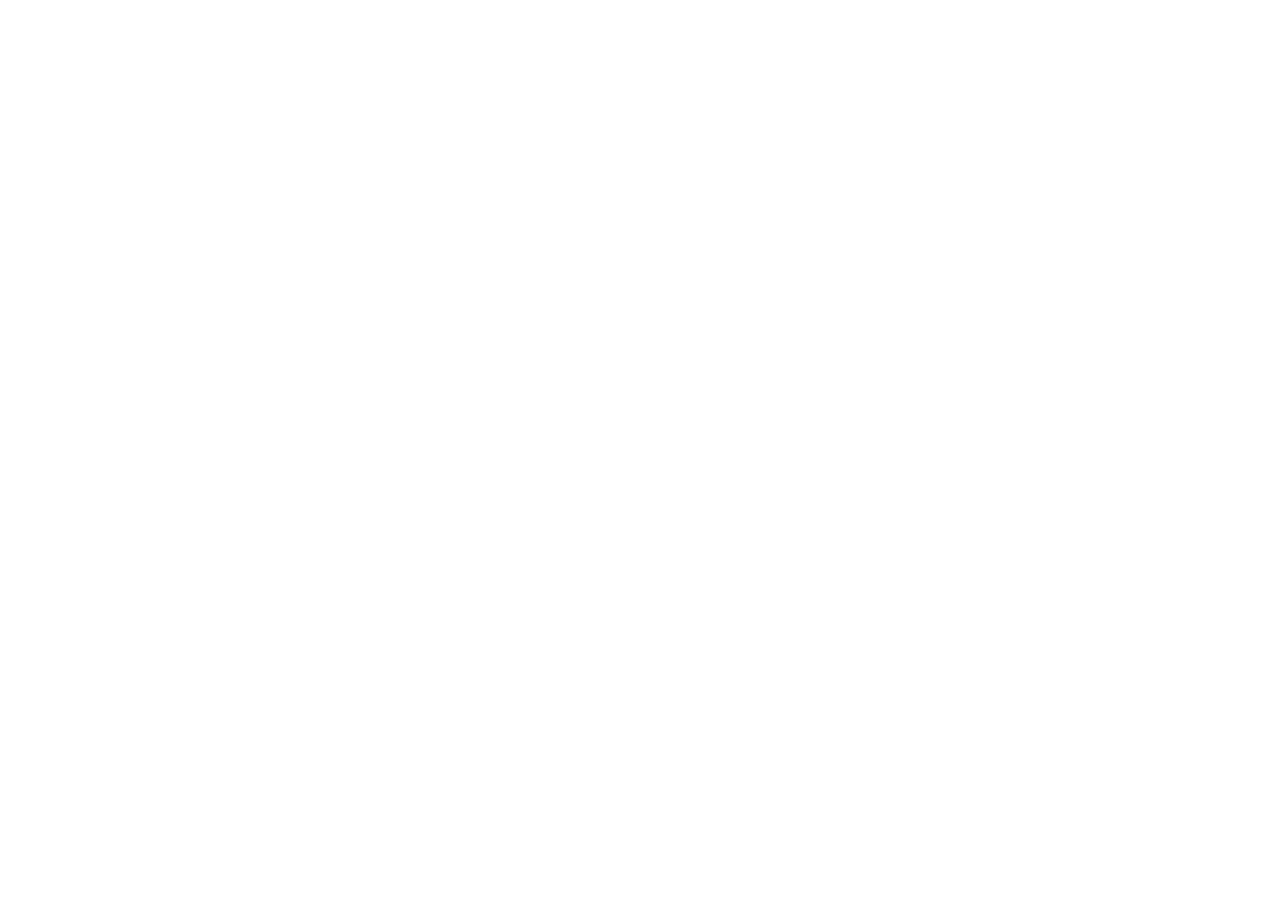
==== index.html @ 6b1d1ca7 "feat: teste" ====
<!DOCTYPE html>
<html lang="pt-BR">
<head>
    <meta charset="UTF-8">
    <meta name="viewport" content="width=device-width, initial-scale=1.0">
    <title>Luua</title>
    <link rel="shortcut icon" href="images/favicon.ico" type="image/x-icon">
    <link rel="stylesheet" href="styles/style.css" media="">
</head>
<body>
    <header>
        <nav>

        </nav>
    </header>

    <main>

    </main>

    <footer>

    </footer>
</body>
</html>
---- styles/style.css ----
:root {
    --cor1: #0B0F1A;
    --cor2: #111827;
    --cor3: #7C3AED;
    --cor4: #9333EA;
    --cor5: #9CA3AF;
}

body{
    justify-content: ;
}
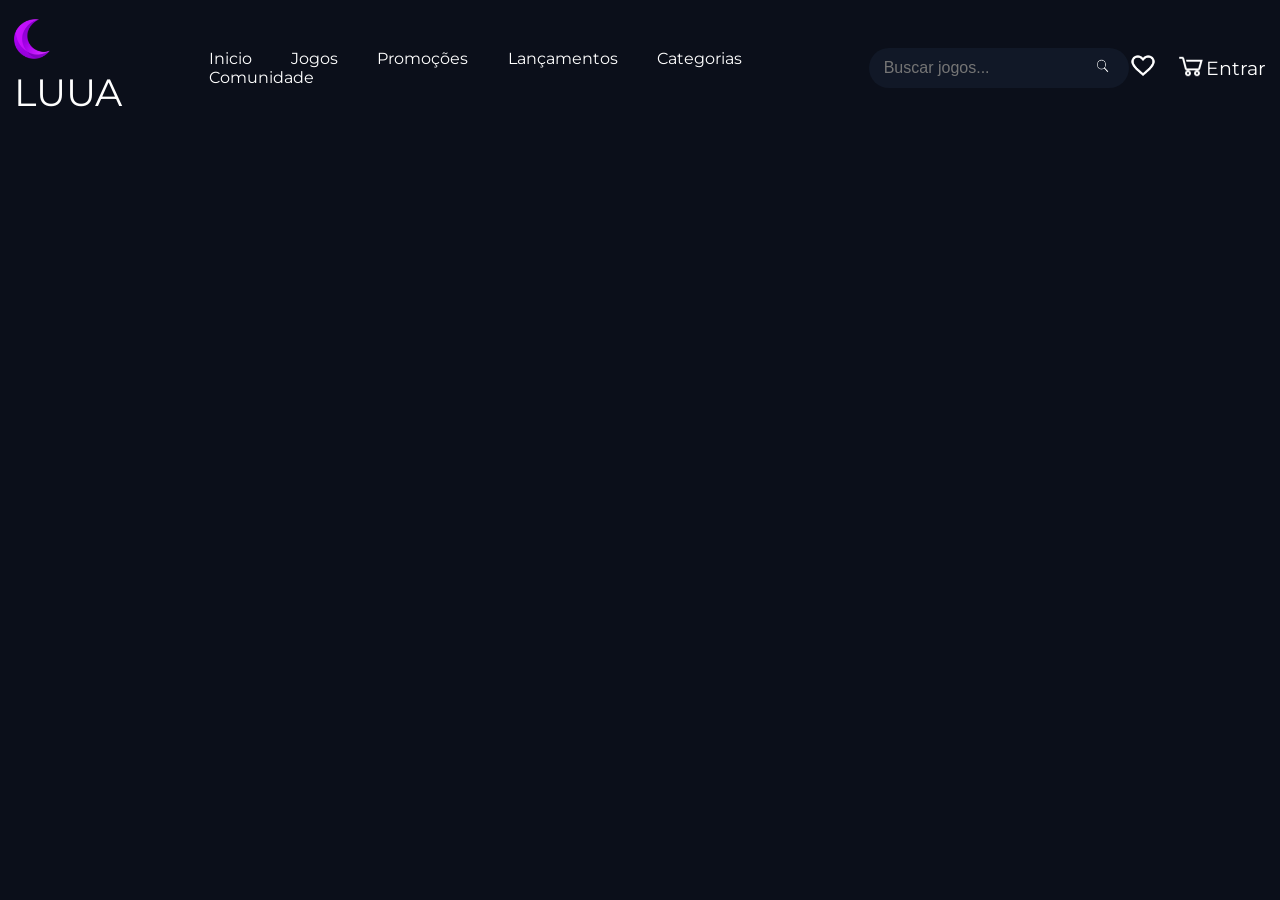
==== commit 7110b66b: "feat: nav-bar" ====
--- a/index.html
+++ b/index.html
@@ -9,12 +9,50 @@
 </head>
 <body>
     <header>
-        <nav>
 
-        </nav>
+            <sapan class="logo">
+                <a href="#"><img src="images/logo.png" height="40px" alt="">LUUA</a>
+            </sapan>
+
+            <nav>
+                <ul class="nav-links">
+                    <li><a href="#">Inicio</a></li>
+                    <li><a href="#">Jogos</a></li>
+                    <li><a href="#">Promoções</a></li>
+                    <li><a href="#">Lançamentos</a></li>
+                    <li><a href="#">Categorias</a></li>
+                    <li><a href="#">Comunidade</a></li>
+                </ul>
+            </nav>
+
+
+                <div class="nav-search">
+                    <form action="#" method="get">
+                        <label for="search"></label>
+                        <input type="text" name="search" placeholder="Buscar jogos..."> 
+
+                        <button type="submit">
+                            <img src="images/lupa.png" alt="">
+                        </button>
+                    </form>
+                </div>
+
+
+            <div class="nav-buttons">
+                <a href="#"><img src="images/fav.png" width="60%" alt=""></a>
+                
+                <a href="#"><img class="cart" src="images/carrinho.png" width="65%" alt=""></a>
+            </div>
+
+            <div class="nav-login">
+                    <a href="#">Entrar</a>
+            </div>
+
     </header>
 
     <main>
+
+        
 
     </main>
 
--- a/styles/style.css
+++ b/styles/style.css
@@ -1,3 +1,6 @@
+@charset "utf-8";
+@import url('https://fonts.googleapis.com/css2?family=Montserrat:ital,wght@0,100..900;1,100..900&display=swap');
+@import url('https://fonts.googleapis.com/css2?family=Montserrat:ital,wght@0,100..900;1,100..900&family=Space+Grotesk:wght@300..700&display=swap');
 
 :root {
     --cor1: #0B0F1A;
@@ -5,8 +8,110 @@
     --cor3: #7C3AED;
     --cor4: #9333EA;
     --cor5: #9CA3AF;
+
+    --font-nav: "Montserrat", sans-serif;
 }
 
 body{
-    justify-content: ;
+    background-color: var(--cor1);
+    padding: 0px;
+    margin: 0px;
+}
+
+/* MENU */
+
+header {
+    display: flex;
+    justify-content: space-evenly;
+    align-items: center;
+    padding: 1.2em 0.9em;
+}
+
+
+.logo a {
+    font-family: var(--font-nav);
+    color: white;
+    font-size: 2.4em;
+    text-decoration: none;
+}
+
+.nav-links{
+    list-style: none;
+}
+
+.nav-links a{
+    color: white;
+    text-decoration: none;
+    font-family: var(--font-nav);
+    text-decoration-color: #0B0F1A;
+}
+
+.nav-links a:hover{
+    text-decoration: underline;
+    text-decoration-color: #7C3AED;
+    text-underline-offset: 1em;
+    transition: 0.5s;
+}
+
+.nav-links li{
+    display: inline-block;
+    padding: 0px 1.1em;
+}
+
+.nav-search {
+    border-radius: 20px;
+    background-color: #111827;
+    padding: 10px 10px;
+}
+
+.nav-search form {
+    display: flex;
+    justify-content: center;
+    align-items: center;
+}
+
+.nav-search input {
+    background-color: #111827;
+    border: none;
+    outline: none;
+    padding-left: 2%;
+
+    color: white;
+    font-size: 1em;
+}
+
+.nav-search button {
+    background-color: #111827;
+    border: none;
+    padding: 0;
+    margin: 0;
+}
+
+.nav-search button img {
+    width: 40%;
+    margin: 0;
+    padding: 0;
+}
+
+.nav-buttons {
+    display: flex;
+    justify-content: space-between;
+    align-items: center;
+}
+
+.nav-buttons .cart {
+    width: 103%;
+}
+
+.nav-login a {
+    font-family: var(--font-nav);
+    color: white;
+    text-decoration: none;
+    font-size: 1.2em;
+    transition: 0.5s;
+}
+
+.nav-login a:hover {
+    color: #7C3AED;
+    transition: 0.5s;
 }
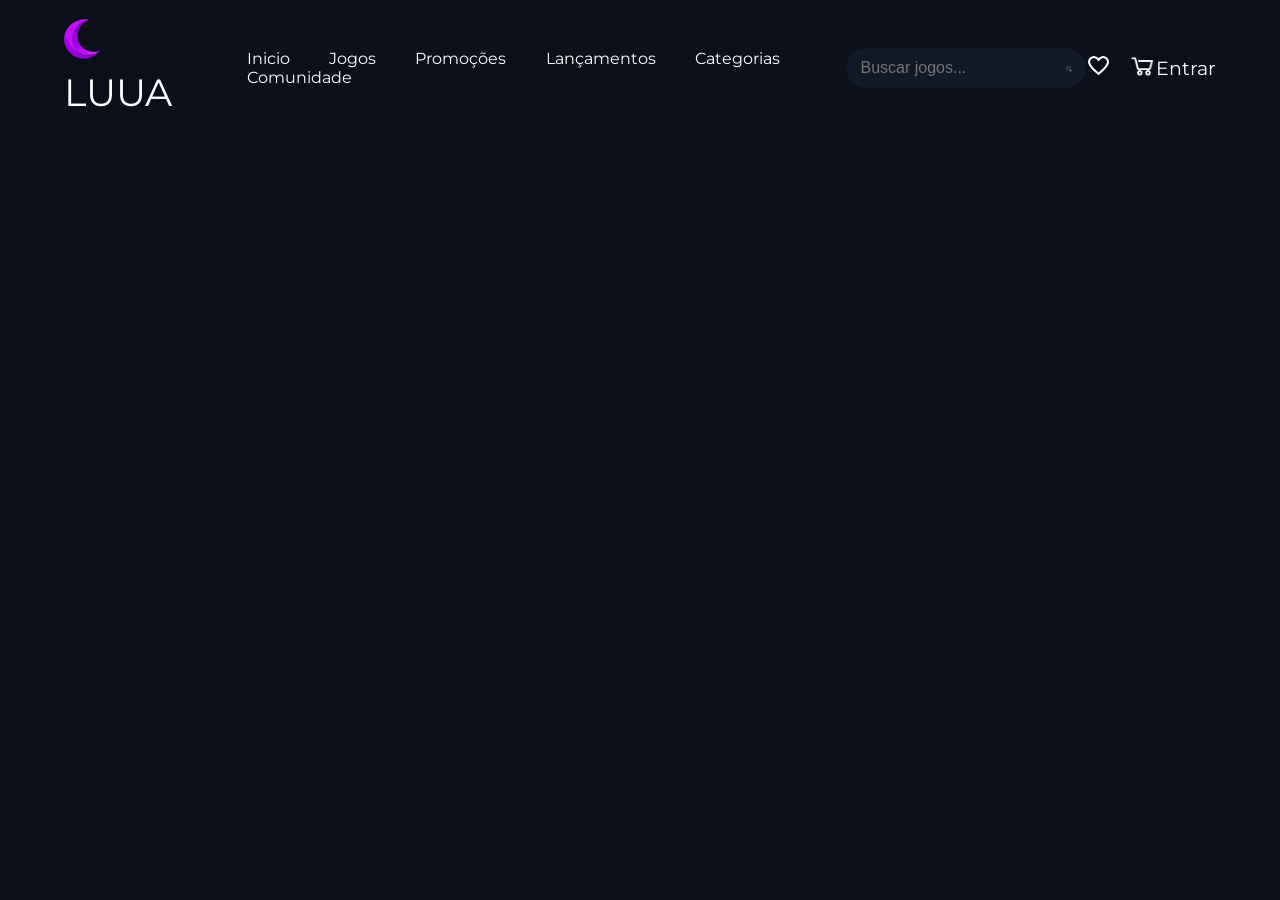
==== commit 37b1508f: "refactor: navbar improves" ====
--- a/index.html
+++ b/index.html
@@ -10,9 +10,9 @@
 <body>
     <header>
 
-            <sapan class="logo">
-                <a href="#"><img src="images/logo.png" height="40px" alt="">LUUA</a>
-            </sapan>
+            <div class="logo">
+                <a href="#"><img src="images/logo.png" height="40px" alt="Logo Luua">LUUA</a>
+            </div>
 
             <nav>
                 <ul class="nav-links">
@@ -28,20 +28,19 @@
 
                 <div class="nav-search">
                     <form action="#" method="get">
-                        <label for="search"></label>
                         <input type="text" name="search" placeholder="Buscar jogos..."> 
 
                         <button type="submit">
-                            <img src="images/lupa.png" alt="">
+                            <img src="images/lupa.png" alt="Buscar">
                         </button>
                     </form>
                 </div>
 
 
             <div class="nav-buttons">
-                <a href="#"><img src="images/fav.png" width="60%" alt=""></a>
+                <a href="#"><img src="images/fav.png" width="60%" alt="favorites"></a>
                 
-                <a href="#"><img class="cart" src="images/carrinho.png" width="65%" alt=""></a>
+                <a href="#"><img class="cart" src="images/carrinho.png" width="65%" alt="cart"></a>
             </div>
 
             <div class="nav-login">
@@ -52,7 +51,7 @@
 
     <main>
 
-        
+
 
     </main>
 
--- a/styles/style.css
+++ b/styles/style.css
@@ -22,9 +22,9 @@
 
 header {
     display: flex;
-    justify-content: space-evenly;
+    justify-content: space-between;
     align-items: center;
-    padding: 1.2em 0.9em;
+    padding: 1.2em 4em;
 }
 
 
@@ -49,12 +49,12 @@
 .nav-links a:hover{
     text-decoration: underline;
     text-decoration-color: #7C3AED;
-    text-underline-offset: 1em;
+    text-underline-offset: 0.6em;
     transition: 0.5s;
 }
 
 .nav-links li{
-    display: inline-block;
+    display: inline;
     padding: 0px 1.1em;
 }
 
@@ -88,7 +88,7 @@
 }
 
 .nav-search button img {
-    width: 40%;
+    width: 45%;
     margin: 0;
     padding: 0;
 }
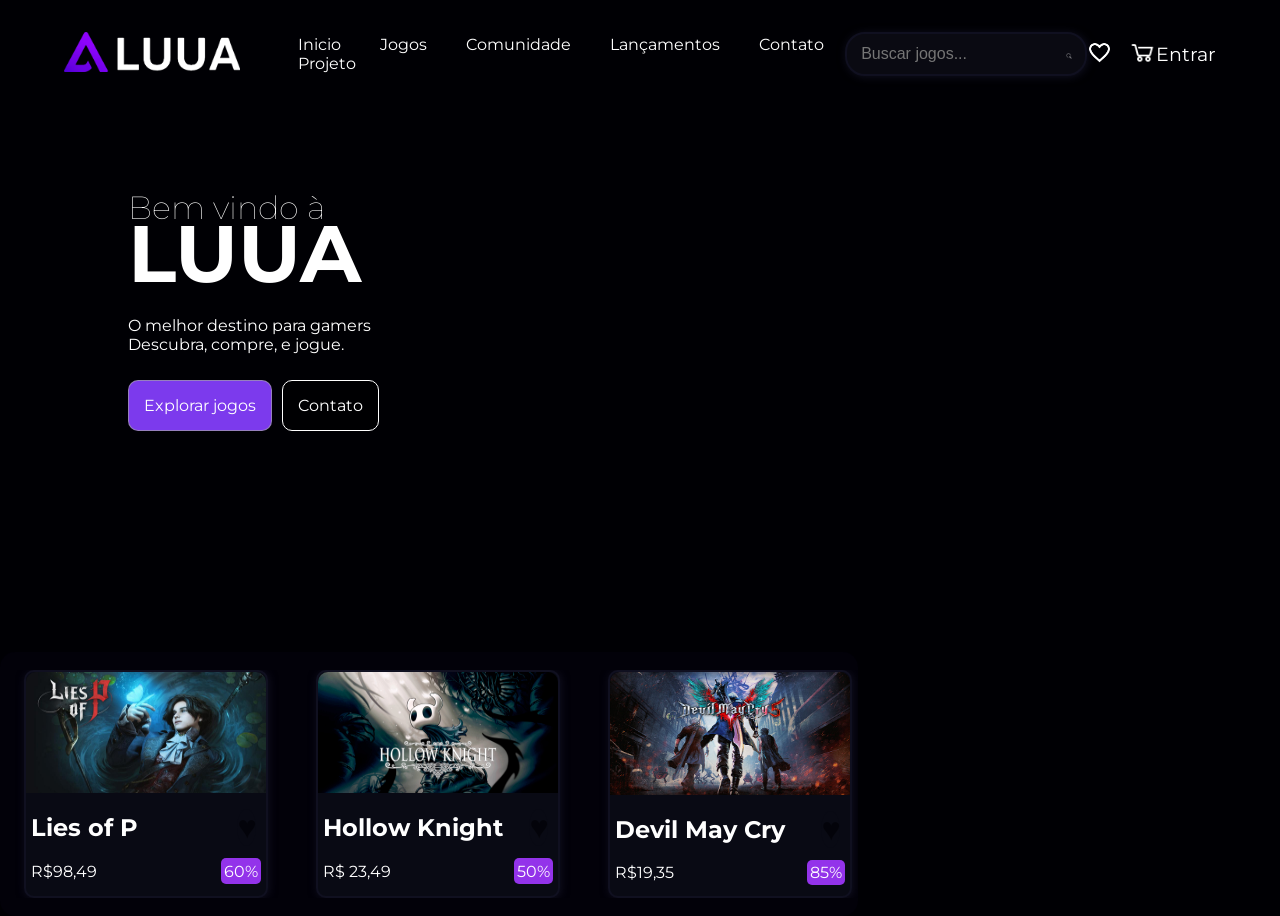
==== commit 96ad7549: "feat: improve logo and hero and cards and carousel" ====
--- a/index.html
+++ b/index.html
@@ -5,23 +5,23 @@
     <meta name="viewport" content="width=device-width, initial-scale=1.0">
     <title>Luua</title>
     <link rel="shortcut icon" href="images/favicon.ico" type="image/x-icon">
-    <link rel="stylesheet" href="styles/style.css" media="">
+    <link rel="stylesheet" href="styles/style.css">
 </head>
 <body>
     <header>
 
             <div class="logo">
-                <a href="#"><img src="images/logo.png" height="40px" alt="Logo Luua">LUUA</a>
+                <a href="#"><img src="images/logo.png" height="40px" alt="Logo Luua"></a>
             </div>
 
             <nav>
                 <ul class="nav-links">
-                    <li><a href="#">Inicio</a></li>
+                    <li><a href="index.html">Inicio</a></li>
                     <li><a href="#">Jogos</a></li>
-                    <li><a href="#">Promoções</a></li>
+                    <li><a href="#">Comunidade</a></li>
                     <li><a href="#">Lançamentos</a></li>
-                    <li><a href="#">Categorias</a></li>
-                    <li><a href="#">Comunidade</a></li>
+                    <li><a href="#">Contato</a></li>
+                    <li><a href="#">Projeto</a></li>
                 </ul>
             </nav>
 
@@ -51,7 +51,245 @@
 
     <main>
 
-
+        <div class="hero">
+
+                <div class="hero-banner">
+                    <div class="hero-title">
+                        <h2>Bem vindo à</h2> <br />
+                        <h1>LUUA</h1>
+                        <p>
+                            O melhor destino para gamers <br />
+                            Descubra, compre, e jogue.
+                        </p>
+                    </div>
+                    <div class="hero-buttons">
+                        <a href="#" class="purple">Explorar jogos</a>
+                        <a href="#" class="opaque">Contato</a>
+                    </div>
+                </div>
+            
+
+        </div>
+        
+        <div class="destaque">
+            
+            <div class="carousel">
+
+                
+                    <div class="card">
+                        
+                            <a href="">
+                                <img src="images/game_banners/lies_of_p.jpg" alt="">
+                                <div class="info">
+                                    <div class="info-top">
+                                        <h1>Lies of P</h1>
+                                        <button class="fav">
+                                            &hearts;
+                                        </button>
+                                    </div>
+                                    <div class="info-bot">
+                                        <span class="game-price">R$98,49</span>
+                                        <span class="game-discount">60%</span>
+                                    </div>
+                                </div>
+                            </a>
+                        
+                    </div>
+                
+
+                
+                    <div class="card">
+                        <a href="#">
+                            <img src="images/game_banners/hollow_knight.jpg" alt="">
+                            <div class="info">
+                                <div class="info-top">
+                                    <h1>Hollow Knight</h1>
+                                    <button class="fav">
+                                        &hearts;
+                                    </button>
+                                </div>
+                                <div class="info-bot">
+                                    <span class="game-price">R$ 23,49</span>
+                                    <span class="game-discount">50%</span>
+                                </div>
+                            </div>
+                        </a>
+                    </div>
+                
+
+                
+                    <div class="card">
+                        <a href="#">
+                            <img src="images/game_banners/devil_may_cry.jpg" alt="">
+                            <div class="info">
+                                <div class="info-top">
+                                    <h1>Devil May Cry</h1>
+                                    <button class="fav">
+                                        &hearts;
+                                    </button>
+                                </div>
+                                <div class="info-bot">
+                                    <span class="game-price">R$19,35</span>
+                                    <span class="game-discount">85%</span>
+                                </div>
+                            </div>
+                        </a>
+                    </div>
+                
+
+                
+                    <div class="card">
+                        <a href="#">
+                            <img src="images/game_banners/sekiro.jpg" alt="">
+                            <div class="info">
+                                <div class="info-top">
+                                    <h1>Sekiro</h1>
+                                    <button class="fav">
+                                        &hearts;
+                                    </button>
+                                </div>
+                                <div class="info-bot">
+                                    <span class="game-price">R$137,00</span>
+                                    <span class="game-discount">50%</span>
+                                </div>
+                            </div>
+                        </a>
+                    </div>
+                
+
+                
+                    <div class="card">
+                        <a href="#">
+                            <img src="images/game_banners/clair_obscure.webp" alt="">
+                            <div class="info">
+                                <div class="info-top">
+                                    <h1>Clair Obscure</h1>
+                                    <button class="fav">
+                                        &hearts;
+                                    </button>
+                                </div>
+                                <div class="info-bot">
+                                    <span class="game-price">R$159,20</span>
+                                    <span class="game-discount">20%</span>
+                                </div>
+                            </div>
+                        </a>
+                </div>
+                
+
+                <div class="card">
+                    
+                    <img src="images/game_banners/lies_of_p.jpg" alt="">
+
+                    <div class="info">
+
+                        <div class="info-top">
+                            <h1>Lies of P</h1>
+                            <button class="fav">
+                                &hearts;
+                            </button>
+                        </div>
+
+                        <div class="info-bot">
+                            <span class="game-price">R$99,00</span>
+                            <span class="game-discount">30%</span>
+                        </div>
+
+                    </div>
+
+                </div>
+
+                <div class="card">
+                    
+                    <img src="images/game_banners/lies_of_p.jpg" alt="">
+
+                    <div class="info">
+
+                        <div class="info-top">
+                            <h1>Lies of P</h1>
+                            <button class="fav">
+                                &hearts;
+                            </button>
+                        </div>
+
+                        <div class="info-bot">
+                            <span class="game-price">R$99,00</span>
+                            <span class="game-discount">30%</span>
+                        </div>
+
+                    </div>
+
+                </div>
+
+                <div class="card">
+                    
+                    <img src="images/game_banners/lies_of_p.jpg" alt="">
+
+                    <div class="info">
+
+                        <div class="info-top">
+                            <h1>Lies of P</h1>
+                            <button class="fav">
+                                &hearts;
+                            </button>
+                        </div>
+
+                        <div class="info-bot">
+                            <span class="game-price">R$99,00</span>
+                            <span class="game-discount">30%</span>
+                        </div>
+
+                    </div>
+
+                </div>
+
+                <div class="card">
+                    
+                    <img src="images/game_banners/lies_of_p.jpg" alt="">
+
+                    <div class="info">
+
+                        <div class="info-top">
+                            <h1>Lies of P</h1>
+                            <button class="fav">
+                                &hearts;
+                            </button>
+                        </div>
+
+                        <div class="info-bot">
+                            <span class="game-price">R$99,00</span>
+                            <span class="game-discount">30%</span>
+                        </div>
+
+                    </div>
+
+                </div>
+
+                <div class="card">
+                    
+                    <img src="images/game_banners/lies_of_p.jpg" alt="">
+
+                    <div class="info">
+
+                        <div class="info-top">
+                            <h1>Lies of P</h1>
+                            <button class="fav">
+                                &hearts;
+                            </button>
+                        </div>
+
+                        <div class="info-bot">
+                            <span class="game-price">R$99,00</span>
+                            <span class="game-discount">30%</span>
+                        </div>
+
+                    </div>
+
+                </div>
+                
+            
+            </div>
+        </div>
 
     </main>
 
--- a/styles/style.css
+++ b/styles/style.css
@@ -13,7 +13,7 @@
 }
 
 body{
-    background-color: var(--cor1);
+    background-color: #000004;
     padding: 0px;
     margin: 0px;
 }
@@ -27,15 +27,7 @@
     padding: 1.2em 4em;
 }
 
-
-.logo a {
-    font-family: var(--font-nav);
-    color: white;
-    font-size: 2.4em;
-    text-decoration: none;
-}
-
-.nav-links{
+.nav-links {
     list-style: none;
 }
 
@@ -60,8 +52,10 @@
 
 .nav-search {
     border-radius: 20px;
-    background-color: #111827;
+    border: 2px solid #101020;
+    background-color: #0A0A12;
     padding: 10px 10px;
+    box-shadow: 1px 1px 8px #101020;
 }
 
 .nav-search form {
@@ -71,7 +65,7 @@
 }
 
 .nav-search input {
-    background-color: #111827;
+    background-color: #0A0A12;
     border: none;
     outline: none;
     padding-left: 2%;
@@ -81,7 +75,7 @@
 }
 
 .nav-search button {
-    background-color: #111827;
+    background-color: #0A0A12;
     border: none;
     padding: 0;
     margin: 0;
@@ -99,6 +93,7 @@
     align-items: center;
 }
 
+
 .nav-buttons .cart {
     width: 103%;
 }
@@ -114,4 +109,219 @@
 .nav-login a:hover {
     color: #7C3AED;
     transition: 0.5s;
+}
+
+/* HERO */
+
+.hero {
+    display: flex;
+    justify-content: center;
+    font-family: var(--font-nav);
+
+    margin-top: 1em;
+}
+
+.hero-banner h1{
+    color: white;
+    margin-left: 10%;
+    line-height: 0.2em;
+    margin-top: 0;
+    font-size: 5em;
+}
+
+.hero-banner h2 {
+    color: white;
+    margin-left: 10%;
+    margin-bottom: 0;
+    margin-top: 5%;
+    font-size: 2em;
+    font-weight: lighter;
+    
+}
+
+.hero-banner p {
+    color: white;
+    margin-left: 10%;
+    margin-bottom: 2%;
+}
+
+.hero .hero-buttons a{
+    text-decoration: none;
+    color: white;
+    font-family: var(--font-nav);
+}
+
+.hero .hero-buttons .purple {
+    background-color: #7C3AED;
+    display: inline-block;
+    margin-left: 10%;
+    padding: 15px;
+    border-radius: 10px;
+    border: 1px solid rgba(165, 165, 165, 0.658);
+}
+
+.hero .hero-buttons .opaque {
+    background-color: #0000006e;
+    display: inline-block;
+    margin-left: 0.5%;
+    padding: 15px;
+    border-radius: 10px;
+    border: 1px solid white;
+}
+
+
+.hero-banner {
+    background-image: url(../images/hero.png);
+    background-repeat: no-repeat;
+    background-attachment: fixed;
+    background-size: cover;
+    width: 100%;
+    height: 30em;
+}
+
+.destaque {
+    background-color: #020109;
+    border-radius: 15px;
+    margin-top: 3em;
+    width: 67%;
+    
+    display: flex;
+    justify-self: center;
+    align-items: center;
+}
+
+.destaque a {
+    text-decoration: none;
+}
+
+.carousel {
+    width: 100%;
+    margin: 1.1em auto;
+    display: flex;
+    scroll-behavior: smooth;
+    
+    overflow-x: auto;
+    
+}
+
+
+.carousel::-webkit-scrollbar {
+    display: none;
+}
+
+.carousel::scroll-button(left) {
+    content: '<';
+    color: white;
+    font-size: 1.5em;
+    font-weight: bolder;
+    background-color: rgba(26, 26, 26, 0.342);
+    border: 1px solid white;
+    border-radius: 100%;
+    padding: 0.2em 0.5em;
+    position: absolute;
+    margin-left: -1%;
+    cursor: pointer;
+
+}
+
+.carousel::scroll-button(right) {
+    content: '>';
+    color: white;
+    font-size: 1.5em;
+    font-weight: bolder;
+    background-color: rgba(26, 26, 26, 0.342);
+    border: 1px solid white;
+    border-radius: 100%;
+    padding: 0.2em 0.5em;
+    position: absolute;
+    margin-left: 66%;
+    cursor: pointer;
+
+}
+
+.card {
+    background-color: #090A14;
+    flex: 0 0 15em;
+    height: 14em;
+    border-radius: 10px;
+    border: 2px solid #101020;
+    box-shadow: 1px 1px 8px #101020;
+    display: flex;
+    flex-direction: column;
+    
+
+    margin-left: 1.5em;
+    margin-right: 1.5em;
+    
+
+    font-family: var(--font-nav);
+
+}
+
+.card img {
+    width: 100%;
+    height: 60%;
+    border-top-left-radius: 10px;
+    border-top-right-radius: 10px;
+}
+
+.card .info {
+    display: flex;
+    flex-direction: column;
+    justify-content: flex-start;
+    align-items: flex-start;
+
+    margin-left: 0.3em;
+    margin-top: 0px;
+}
+
+.card .info-top {
+    display: flex;
+    width: 100%;
+    justify-content: space-between;
+    align-items: center;
+
+    margin-bottom: 0px;
+    
+}
+
+.card h1 {
+    color: white;
+    font-weight: bold;
+    font-size: 1.5em;
+
+    display: inline-block;
+}
+
+.card .fav {
+    background-color: #090A14;
+    color: #000004a2;
+    font-size: 2em;
+    border: none;
+    border-radius: 50%;
+    padding: 0.5em 0.5em;
+    padding: 0px;
+    margin: 0px;
+    margin-right: 0.3em;
+}
+
+.card .info-bot {
+    display: flex;
+    width: 100%;
+    justify-content: space-between;
+    align-items: center;
+
+    margin-bottom: -10%;
+}
+
+.card .game-price {
+    color: white;
+}
+
+.card .game-discount {
+    color: white;
+    background-color: #9333EA;
+    padding: 0.2em;
+    border-radius: 5px;
+    margin-right: 0.3em;
 }
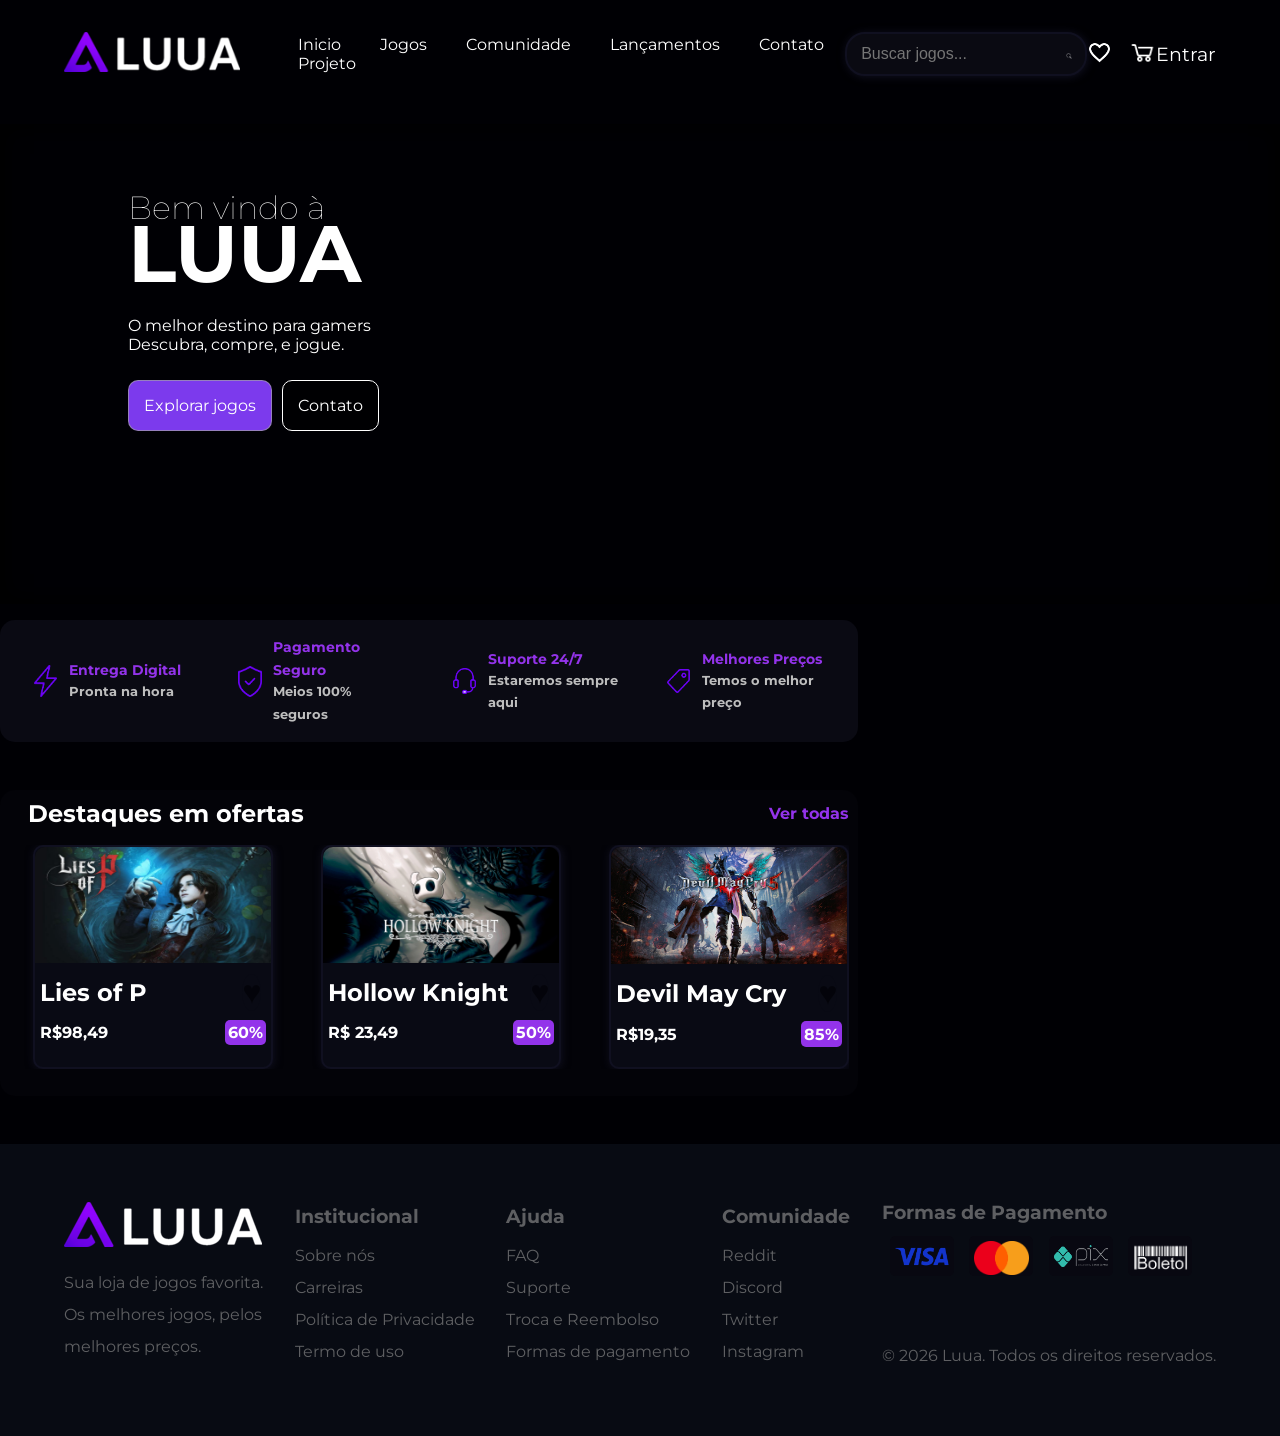
==== commit ac20351b: "feat: index" ====
--- a/index.html
+++ b/index.html
@@ -11,13 +11,13 @@
     <header>
 
             <div class="logo">
-                <a href="#"><img src="images/logo.png" height="40px" alt="Logo Luua"></a>
+                <a href="index.html"><img src="images/logo.png" height="40px" alt="Logo Luua"></a>
             </div>
 
             <nav>
                 <ul class="nav-links">
                     <li><a href="index.html">Inicio</a></li>
-                    <li><a href="#">Jogos</a></li>
+                    <li><a href="jogos.html">Jogos</a></li>
                     <li><a href="#">Comunidade</a></li>
                     <li><a href="#">Lançamentos</a></li>
                     <li><a href="#">Contato</a></li>
@@ -70,9 +70,58 @@
             
 
         </div>
+
+        <div class="prom-bar">
+
+            <div class="prom-item">
+                <img src="images/raio_prom.png" alt="">
+                <div class="prom-text">
+                    
+                        <h1>Entrega Digital</h1>
+                    
+                        <h2>Pronta na hora</h2>
+                    
+                </div>
+            </div>
+
+            <div class="prom-item">
+                <img src="images/escudo_prom.png" alt="">
+                <div class="prom-text">
+                    
+                        <h1>Pagamento Seguro</h1>
+                    
+                        <h2>Meios 100% seguros</h2>
+                    
+                </div>
+            </div>
+            
+            <div class="prom-item">
+                <img src="images/fone_prom.png" alt="">
+                <div class="prom-text">
+                        <h1>Suporte 24/7</h1>
+                    
+                        <h2>Estaremos sempre aqui</h2>
+                    
+                </div>
+            </div>
+
+            <div class="prom-item">
+                <img src="images/ticket_prom.png" alt="">
+                <div class="prom-text">
+                    <h1>Melhores Preços</h1>
+                    
+                    <h2>Temos o melhor preço</h2>
+                </div>
+            </div>
+
+        </div>
         
         <div class="destaque">
             
+            <h1>Destaques em ofertas</h1>
+
+            <a href="#">Ver todas</a>
+
             <div class="carousel">
 
                 
@@ -179,111 +228,101 @@
 
                 <div class="card">
                     
-                    <img src="images/game_banners/lies_of_p.jpg" alt="">
-
-                    <div class="info">
-
-                        <div class="info-top">
-                            <h1>Lies of P</h1>
-                            <button class="fav">
-                                &hearts;
-                            </button>
+                    <a href="#">
+                        <img src="images/game_banners/lies_of_p.jpg" alt="">
+                        <div class="info">
+                            <div class="info-top">
+                                <h1>Lies of P</h1>
+                                <button class="fav">
+                                    &hearts;
+                                </button>
+                            </div>
+                            <div class="info-bot">
+                                <span class="game-price">R$99,00</span>
+                                <span class="game-discount">30%</span>
+                            </div>
                         </div>
-
-                        <div class="info-bot">
-                            <span class="game-price">R$99,00</span>
-                            <span class="game-discount">30%</span>
+                    </a>
+
+                </div>
+
+                <div class="card">
+                    
+                    <a href="#">
+                        <img src="images/game_banners/lies_of_p.jpg" alt="">
+                        <div class="info">
+                            <div class="info-top">
+                                <h1>Lies of P</h1>
+                                <button class="fav">
+                                    &hearts;
+                                </button>
+                            </div>
+                            <div class="info-bot">
+                                <span class="game-price">R$99,00</span>
+                                <span class="game-discount">30%</span>
+                            </div>
                         </div>
-
-                    </div>
+                    </a>
 
                 </div>
 
                 <div class="card">
                     
-                    <img src="images/game_banners/lies_of_p.jpg" alt="">
-
-                    <div class="info">
-
-                        <div class="info-top">
-                            <h1>Lies of P</h1>
-                            <button class="fav">
-                                &hearts;
-                            </button>
+                    <a href="#">
+                        <img src="images/game_banners/lies_of_p.jpg" alt="">
+                        <div class="info">
+                            <div class="info-top">
+                                <h1>Lies of P</h1>
+                                <button class="fav">
+                                    &hearts;
+                                </button>
+                            </div>
+                            <div class="info-bot">
+                                <span class="game-price">R$99,00</span>
+                                <span class="game-discount">30%</span>
+                            </div>
                         </div>
-
-                        <div class="info-bot">
-                            <span class="game-price">R$99,00</span>
-                            <span class="game-discount">30%</span>
+                    </a>
+
+                </div>
+
+                <div class="card">
+                    
+                    <a href="#">
+                        <img src="images/game_banners/lies_of_p.jpg" alt="">
+                        <div class="info">
+                            <div class="info-top">
+                                <h1>Lies of P</h1>
+                                <button class="fav">
+                                    &hearts;
+                                </button>
+                            </div>
+                            <div class="info-bot">
+                                <span class="game-price">R$99,00</span>
+                                <span class="game-discount">30%</span>
+                            </div>
                         </div>
-
-                    </div>
+                    </a>
 
                 </div>
 
                 <div class="card">
                     
-                    <img src="images/game_banners/lies_of_p.jpg" alt="">
-
-                    <div class="info">
-
-                        <div class="info-top">
-                            <h1>Lies of P</h1>
-                            <button class="fav">
-                                &hearts;
-                            </button>
+                    <a href="#">
+                        <img src="images/game_banners/lies_of_p.jpg" alt="">
+                        <div class="info">
+                            <div class="info-top">
+                                <h1>Lies of P</h1>
+                                <button class="fav">
+                                    &hearts;
+                                </button>
+                            </div>
+                            <div class="info-bot">
+                                <span class="game-price">R$99,00</span>
+                                <span class="game-discount">30%</span>
+                            </div>
                         </div>
-
-                        <div class="info-bot">
-                            <span class="game-price">R$99,00</span>
-                            <span class="game-discount">30%</span>
-                        </div>
-
-                    </div>
-
-                </div>
-
-                <div class="card">
-                    
-                    <img src="images/game_banners/lies_of_p.jpg" alt="">
-
-                    <div class="info">
-
-                        <div class="info-top">
-                            <h1>Lies of P</h1>
-                            <button class="fav">
-                                &hearts;
-                            </button>
-                        </div>
-
-                        <div class="info-bot">
-                            <span class="game-price">R$99,00</span>
-                            <span class="game-discount">30%</span>
-                        </div>
-
-                    </div>
-
-                </div>
-
-                <div class="card">
-                    
-                    <img src="images/game_banners/lies_of_p.jpg" alt="">
-
-                    <div class="info">
-
-                        <div class="info-top">
-                            <h1>Lies of P</h1>
-                            <button class="fav">
-                                &hearts;
-                            </button>
-                        </div>
-
-                        <div class="info-bot">
-                            <span class="game-price">R$99,00</span>
-                            <span class="game-discount">30%</span>
-                        </div>
-
-                    </div>
+                    </a>
 
                 </div>
                 
@@ -294,6 +333,72 @@
     </main>
 
     <footer>
+
+        
+            <div class="foot-col1">
+                <img src="images/logo.png" alt="">
+                <p>
+                    Sua loja de jogos favorita. <br />
+                    Os melhores jogos, pelos <br />
+                    melhores preços.
+                </p>
+            </div>
+            <div class="foot-col2">
+            
+                    <h1>Institucional</h1>
+                <p>
+                    <a href="#">Sobre nós</a> <br />
+                    <a href="#">Carreiras</a> <br />
+                    <a href="#">Política de Privacidade</a> <br />
+                    <a href="#">Termo de uso</a>
+                </p>
+            </div>
+            <div class="foot-col3">
+                <h1>Ajuda</h1>
+                <p>
+                    <a href="#">FAQ</a> <br />
+                    <a href="#">Suporte</a> <br />
+                    <a href="#">Troca e Reembolso</a> <br />
+                    <a href="#">Formas de pagamento</a>
+                </p>
+            </div>
+
+            <div class="foot-col4">
+                <h1>Comunidade</h1>
+                <p>
+                    <a href="#">Reddit</a> <br />
+                    <a href="#">Discord</a> <br />
+                    <a href="#">Twitter</a> <br />
+                    <a href="#">Instagram</a>
+                </p>
+            </div>
+
+            <div class="foot-col5">
+            <h1>Formas de Pagamento</h1>
+                <div class="foot-pay">
+
+                    <div class="foot-visa">
+                        <img src="images/visa.png" alt="">
+                    </div>
+
+                    <div class="foot-MC">
+                        <img src="images/mc.png" alt="">
+                    </div>
+                    
+                    <div class="foot-pix">
+                        <img src="images/pix.png" alt="">
+                    </div>
+
+                    <div class="foot-boleto">
+                        <img src="images/boleto.png" alt="">
+                    </div>
+
+               </div>
+               <p>
+                &copy; 2026 Luua. Todos os direitos reservados.
+               </p>
+            </div>
+        
 
     </footer>
 </body>
--- a/styles/style.css
+++ b/styles/style.css
@@ -12,6 +12,10 @@
     --font-nav: "Montserrat", sans-serif;
 }
 
+* {
+    box-sizing: border-box;
+}
+
 body{
     background-color: #000004;
     padding: 0px;
@@ -25,6 +29,8 @@
     justify-content: space-between;
     align-items: center;
     padding: 1.2em 4em;
+
+    width: 100%;
 }
 
 .nav-links {
@@ -119,6 +125,8 @@
     font-family: var(--font-nav);
 
     margin-top: 1em;
+
+    
 }
 
 .hero-banner h1{
@@ -177,21 +185,106 @@
     background-size: cover;
     width: 100%;
     height: 30em;
+
+    box-shadow: inset 0 0 18px 8px rgba(0, 0, 0, 0.801)
+}
+
+.prom-bar {
+    width: 67%;
+    background-color: #0A0A13;
+    border-radius: 15px;
+    
+    margin-top: 1em;
+
+    display: flex;
+    justify-self: center;
+    justify-content: center;
+    align-items: center;
+}
+
+.prom-item {
+    display: flex;
+    width: 40%;
+
+    margin: 1em 1.5em;
+
+    justify-content: center;
+    align-items: center;
+}
+
+.prom-item img {
+    width: 14%;
+}
+
+.prom-text {
+    display: flex;
+    flex-direction: column;
+    justify-content: center;
+    align-items: flex-start;
+    line-height: 140%;
+}
+
+.prom-item h1 {
+    font-family: var(--font-nav);
+    color: #9333EA;
+    font-weight: bolder;
+    font-size: 0.9em;
+    display: inline-block;
+
+    margin: 0px 0px 0px 0.8em;
+    padding: 0px;
+}
+
+.prom-item h2 {
+    font-family: var(--font-nav);
+    color: rgb(190, 190, 190);
+    font-size: 0.8em;
+    display: inline-block;
+    font-weight: bold;
+
+    margin: 0px 0px 0px 0.9em;
+    padding: 0px;
 }
 
 .destaque {
-    background-color: #020109;
+    background-color: #0a0a134d;
     border-radius: 15px;
     margin-top: 3em;
+    margin-bottom: 3em;
     width: 67%;
-    
-    display: flex;
+    padding: 0.7%;
+    
+    display: grid;
+    grid-template-areas: 
+    'text1 text2'
+    'car car'
+    ;
     justify-self: center;
     align-items: center;
+}
+
+.destaque h1 {
+    font-family: var(--font-nav);
+    color: white;
+    font-weight: bolder;
+    font-size: 1.5em;
+    display: inline-block;
+
+    grid-area: text1;
+
+    margin: 0px 0px 0px 0.8em;
+    padding: 0px;
 }
 
 .destaque a {
     text-decoration: none;
+    color: #9333EA;
+    font-weight: bold;
+    font-family: var(--font-nav);
+
+    text-align: end;
+
+    grid-area: text2;
 }
 
 .carousel {
@@ -201,6 +294,8 @@
     scroll-behavior: smooth;
     
     overflow-x: auto;
+
+    grid-area: car;
     
 }
 
@@ -281,7 +376,8 @@
     justify-content: space-between;
     align-items: center;
 
-    margin-bottom: 0px;
+    margin-top: 3%;
+    margin-bottom: 4%;
     
 }
 
@@ -289,6 +385,7 @@
     color: white;
     font-weight: bold;
     font-size: 1.5em;
+    margin-left: 0px;
 
     display: inline-block;
 }
@@ -324,4 +421,113 @@
     padding: 0.2em;
     border-radius: 5px;
     margin-right: 0.3em;
+}
+
+footer {
+    display: flex;
+    padding: 3em;
+    justify-content: space-around;
+    align-items: center;
+    background-color: #080B13;
+}
+
+footer h1 {
+    font-family: var(--font-nav);
+    color: rgba(139, 139, 139, 0.658);
+    line-height: 0.8em;
+    font-size: 1.2em;
+    margin-bottom: 0px;
+    
+}
+
+footer p {
+    font-family: var(--font-nav);
+    color: rgba(139, 139, 139, 0.658);
+    line-height: 2em;
+}
+
+footer a {
+    font-family: var(--font-nav);
+    color: rgba(139, 139, 139, 0.658);
+    line-height: 2em;
+    text-decoration: none;
+}
+
+.foot-pay {
+    display: flex;
+    justify-content: space-around;
+    align-items: center;
+    margin: 1em 1em 4em 0px;
+}
+
+.foot-visa {
+    background-color: #080811;
+    width: 4em;
+    height: 2.5em;
+    border-radius: 5px;
+}
+
+.foot-visa img {
+    width: 100%;
+    padding: 0.3em;
+}
+
+.foot-MC {
+    background-color: #080811;
+    width: 4em;
+    height: 2.5em;
+    border-radius: 5px;
+}
+
+.foot-MC img {
+    width: 100%;
+    padding: 0.3em;
+}
+
+.foot-pix {
+    background-color: #080811;
+    width: 4em;
+    height: 2.5em;
+    border-radius: 5px;
+    display: flex;
+    justify-content: center;
+    align-items: center;
+}
+
+.foot-pix img {
+    width: 100%;
+    height: 80%;
+    padding: 0.3em;
+}
+
+.foot-boleto {
+    background-color: #080811;
+    width: 4em;
+    height: 2.5em;
+    border-radius: 5px;
+}
+
+.foot-boleto img {
+    width: 100%;
+    padding: 0.3em;
+}
+
+/* JOGOS */
+
+.main-jogos {
+    display: flex;
+    justify-content: flex-start;
+    align-items: center;
+
+    font-family: var(--font-nav);
+    color: white;
+}
+
+.main-jogos-start > p > .purple {
+    color: var(--cor4);
+    font-weight: bold;
+}
+
+.main-jogos-start h1 {
+    
 }
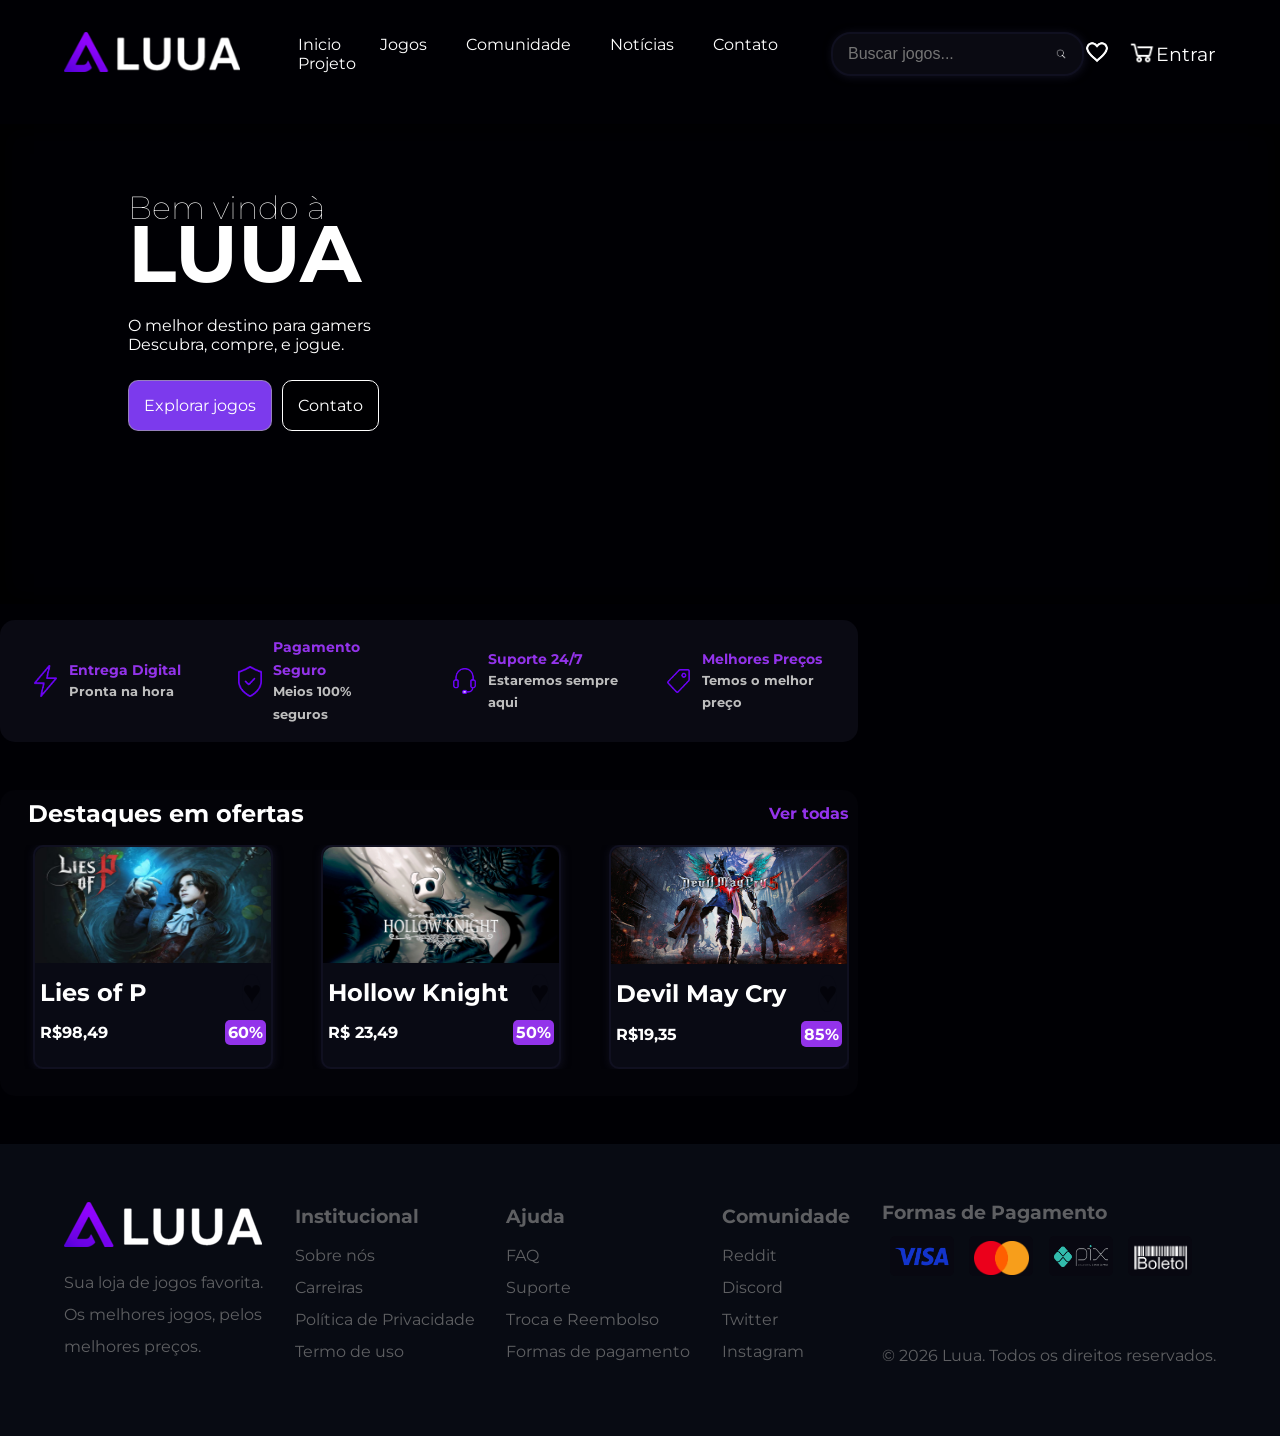
==== commit 4f2f16ab: "feat: games list and games page" ====
--- a/index.html
+++ b/index.html
@@ -19,9 +19,9 @@
                     <li><a href="index.html">Inicio</a></li>
                     <li><a href="jogos.html">Jogos</a></li>
                     <li><a href="#">Comunidade</a></li>
-                    <li><a href="#">Lançamentos</a></li>
-                    <li><a href="#">Contato</a></li>
-                    <li><a href="#">Projeto</a></li>
+                    <li><a href="noticias.html">Notícias</a></li>
+                    <li><a href="contato.html">Contato</a></li>
+                    <li><a href="projeto.html">Projeto</a></li>
                 </ul>
             </nav>
 
@@ -44,7 +44,7 @@
             </div>
 
             <div class="nav-login">
-                    <a href="#">Entrar</a>
+                    <a href="cadastro.html">Entrar</a>
             </div>
 
     </header>
@@ -120,14 +120,14 @@
             
             <h1>Destaques em ofertas</h1>
 
-            <a href="#">Ver todas</a>
+            <a href="jogos.html">Ver todas</a>
 
             <div class="carousel">
 
                 
                     <div class="card">
                         
-                            <a href="">
+                            <a href="lies_of_p.html">
                                 <img src="images/game_banners/lies_of_p.jpg" alt="">
                                 <div class="info">
                                     <div class="info-top">
@@ -148,7 +148,7 @@
 
                 
                     <div class="card">
-                        <a href="#">
+                        <a href="hollow_knight.html">
                             <img src="images/game_banners/hollow_knight.jpg" alt="">
                             <div class="info">
                                 <div class="info-top">
@@ -168,7 +168,7 @@
 
                 
                     <div class="card">
-                        <a href="#">
+                        <a href="devil_may_cry.html">
                             <img src="images/game_banners/devil_may_cry.jpg" alt="">
                             <div class="info">
                                 <div class="info-top">
@@ -188,7 +188,7 @@
 
                 
                     <div class="card">
-                        <a href="#">
+                        <a href="sekiro.html">
                             <img src="images/game_banners/sekiro.jpg" alt="">
                             <div class="info">
                                 <div class="info-top">
@@ -208,11 +208,11 @@
 
                 
                     <div class="card">
-                        <a href="#">
+                        <a href="clair_obscur.html">
                             <img src="images/game_banners/clair_obscure.webp" alt="">
                             <div class="info">
                                 <div class="info-top">
-                                    <h1>Clair Obscure</h1>
+                                    <h1>Clair Obscur</h1>
                                     <button class="fav">
                                         &hearts;
                                     </button>
@@ -228,98 +228,18 @@
 
                 <div class="card">
                     
-                    <a href="#">
-                        <img src="images/game_banners/lies_of_p.jpg" alt="">
+                    <a href="stardew_valley.html">
+                        <img src="images/game_banners/stardew_valley.jpg" alt="">
                         <div class="info">
                             <div class="info-top">
-                                <h1>Lies of P</h1>
+                                <h1>Stardew Valley</h1>
                                 <button class="fav">
                                     &hearts;
                                 </button>
                             </div>
                             <div class="info-bot">
-                                <span class="game-price">R$99,00</span>
-                                <span class="game-discount">30%</span>
-                            </div>
-                        </div>
-                    </a>
-
-                </div>
-
-                <div class="card">
-                    
-                    <a href="#">
-                        <img src="images/game_banners/lies_of_p.jpg" alt="">
-                        <div class="info">
-                            <div class="info-top">
-                                <h1>Lies of P</h1>
-                                <button class="fav">
-                                    &hearts;
-                                </button>
-                            </div>
-                            <div class="info-bot">
-                                <span class="game-price">R$99,00</span>
-                                <span class="game-discount">30%</span>
-                            </div>
-                        </div>
-                    </a>
-
-                </div>
-
-                <div class="card">
-                    
-                    <a href="#">
-                        <img src="images/game_banners/lies_of_p.jpg" alt="">
-                        <div class="info">
-                            <div class="info-top">
-                                <h1>Lies of P</h1>
-                                <button class="fav">
-                                    &hearts;
-                                </button>
-                            </div>
-                            <div class="info-bot">
-                                <span class="game-price">R$99,00</span>
-                                <span class="game-discount">30%</span>
-                            </div>
-                        </div>
-                    </a>
-
-                </div>
-
-                <div class="card">
-                    
-                    <a href="#">
-                        <img src="images/game_banners/lies_of_p.jpg" alt="">
-                        <div class="info">
-                            <div class="info-top">
-                                <h1>Lies of P</h1>
-                                <button class="fav">
-                                    &hearts;
-                                </button>
-                            </div>
-                            <div class="info-bot">
-                                <span class="game-price">R$99,00</span>
-                                <span class="game-discount">30%</span>
-                            </div>
-                        </div>
-                    </a>
-
-                </div>
-
-                <div class="card">
-                    
-                    <a href="#">
-                        <img src="images/game_banners/lies_of_p.jpg" alt="">
-                        <div class="info">
-                            <div class="info-top">
-                                <h1>Lies of P</h1>
-                                <button class="fav">
-                                    &hearts;
-                                </button>
-                            </div>
-                            <div class="info-bot">
-                                <span class="game-price">R$99,00</span>
-                                <span class="game-discount">30%</span>
+                                <span class="game-price">R$14,99</span>
+                                <span class="game-discount">40%</span>
                             </div>
                         </div>
                     </a>
--- a/styles/style.css
+++ b/styles/style.css
@@ -516,18 +516,395 @@
 
 .main-jogos {
     display: flex;
+    flex-direction: column;
     justify-content: flex-start;
     align-items: center;
 
     font-family: var(--font-nav);
     color: white;
-}
-
-.main-jogos-start > p > .purple {
+
+    margin-bottom: 3em;
+}
+
+.main-jogos-start {
+    display: flex;
+    width: 70%;
+}
+
+.start-text {
+    align-self: flex-start;
+}
+
+.start-text > p > .purple {
     color: var(--cor4);
     font-weight: bold;
 }
 
-.main-jogos-start h1 {
-    
+.main-jogos-center {
+    display: flex;
+    justify-content: space-around;
+    align-items: center;
+}
+
+.main-jogos-center ul {
+    list-style: none;
+    margin-left: -2em;
+}
+
+.jogos-filter {
+    background-color: #0C0C15;
+    border: 2px solid #101020;
+    box-shadow: 1px 1px 8px #101020;
+    padding: 1.6em;
+    border-radius: 10px;
+    line-height: 1.7em;
+}
+
+.jogos-filter hr {
+    border: none;
+    background-color: #18182b;
+    height: 0.2em;
+    border-radius: 5px;
+}
+
+.jogos-range{
+    accent-color: var(--cor4);
+    width: 100%;
+}
+
+.range-bot {
+    display: flex;
+    justify-content: space-between;
+    align-items: center;
+}
+
+.jogos-select {
+    border: none;
+    background-color: #080810;
+    border: 2px solid #101020;
+    color: white;
+    font-family: var(--font-nav);
+    padding: 0.6em;
+}
+
+.jogos-lista {
+    display: flex;
+    flex-direction: column;
+    justify-content: flex-start;
+}
+
+.jogos-linha1 {
+    display: flex;
+}
+
+.jogos-linha2 {
+    display: flex;
+    margin-top: 1em;
+}
+
+.grande {
+    height: 20em;
+    flex: 0 0 20em;
+}
+
+.grande img {
+    height: 70%;
+}
+
+.grande a{
+    text-decoration: none;
+}
+
+.main-jogos-bottom {
+    margin-top: 2em;
+}
+
+.main-jogos-bottom a {
+    color: white;
+    font-family: var(--font-nav);
+    text-decoration: none;
+    padding: 0.9em;
+    border: 2px solid rgba(165, 165, 165, 0.76);
+    border-radius: 5px;
+    margin-right: 0.4em;
+    font-weight: bolder;
+}
+
+.purple-a a {
+    border: 2px solid var(--cor4);
+}
+
+/* PRODUTO */
+
+.main-prod {
+    display: flex;
+    flex-direction: column;
+    justify-content: space-around;
+    align-items: center;
+
+    margin-bottom: 3em;
+    margin-top: 3em;
+}
+
+.main-prod-top {
+    display: flex;
+}
+
+.prod-top-img {
+    display: flex;
+    flex-direction: column;
+}
+
+.img-top {
+    background-size: cover;
+    background-position: center;
+    width: 35em;
+    height: 25em;
+    border-radius: 10px;
+    border: 2px solid #101020;
+    box-shadow: 1px 1px 8px #101020;
+}
+
+.img-bot {
+    display: flex;
+}
+
+.img-s {
+    background-size: cover;
+    background-position: center;
+    width: 8em;
+    height: 5em;
+    margin-right: 1em;
+    margin-top: 1em;
+    border-radius: 10px;
+    border: 2px solid #101020;
+    box-shadow: 1px 1px 8px #101020;
+}
+
+.lop {
+    background-image: url(../images/game_banners/lies_of_p/lop1.jpg);
+}
+
+.lop1 {
+    background-image: url(../images/game_banners/lies_of_p/lop2.jpg);
+}
+
+.lop2 {
+    background-image: url(../images/game_banners/lies_of_p/lop3.jpg);
+}
+
+.lop3 {
+    background-image: url(../images/game_banners/lies_of_p/lop4.jpg);
+}
+
+.lop4 {
+    background-image: url(../images/game_banners/lies_of_p/lop5.jpg);
+}
+
+.hk{
+    background-image: url(../images/game_banners/hollow_knight/hk.jpg);
+}
+
+.hk1 {
+    background-image: url(../images/game_banners/hollow_knight/hk1.jpg);
+}
+
+.hk2 {
+    background-image: url(../images/game_banners/hollow_knight/hk2.jpg);
+}
+
+.hk3 {
+    background-image: url(../images/game_banners/hollow_knight/hk3.jpg);
+}
+
+.hk4 {
+    background-image: url(../images/game_banners/hollow_knight/hk4.jpg);
+}
+
+.dmc {
+    background-image: url(../images/game_banners/devil_may_cry/dmc.jpg);
+}
+
+.dmc1 {
+    background-image: url(../images/game_banners/devil_may_cry/dmc1.jpg);
+}
+
+.dmc2 {
+    background-image: url(../images/game_banners/devil_may_cry/dmc2.jpg);
+}
+
+.dmc3 {
+    background-image: url(../images/game_banners/devil_may_cry/dmc3.jpg);
+}
+
+.dmc4 {
+    background-image: url(../images/game_banners/devil_may_cry/dmc4.jpg);
+}
+
+.sek {
+    background-image: url(../images/game_banners/sekiro/sek.png);
+}
+
+.sek1 {
+    background-image: url(../images/game_banners/sekiro/sek1.jpg);
+}
+
+.sek2 {
+    background-image: url(../images/game_banners/sekiro/sek2.jpg);
+}
+
+.sek3 {
+    background-image: url(../images/game_banners/sekiro/sek3.jpg);
+}
+
+.sek4 {
+    background-image: url(../images/game_banners/sekiro/sek4.jpg);
+}
+
+.co {
+    background-image: url(../images/game_banners/clair_obscure/co.avif);
+}
+
+.co1 {
+    background-image: url(../images/game_banners/clair_obscure/co1.jpg);
+}
+
+.co2 {
+    background-image: url(../images/game_banners/clair_obscure/co2.jpg);
+}
+
+.co3 {
+    background-image: url(../images/game_banners/clair_obscure/co3.jpg);
+}
+
+.co4 {
+    background-image: url(../images/game_banners/clair_obscure/co4.jpg);
+}
+
+.sv {
+    background-image: url(../images/game_banners/stardew_valley/sv.jpg);
+}
+
+.sv1 {
+    background-image: url(../images/game_banners/stardew_valley/sv1.jpg);
+}
+
+.sv2 {
+    background-image: url(../images/game_banners/stardew_valley/sv2.jpg);
+}
+
+.sv3 {
+    background-image: url(../images/game_banners/stardew_valley/sv3.jpg);
+}
+
+.sv4 {
+    background-image: url(../images/game_banners/stardew_valley/sv4.jpg);
+}
+
+.prod-text {
+    font-family: var(--font-nav);
+    color: white;
+    text-align: justify;
+}
+
+.prod-text h2 {
+    display: inline-block;
+    font-weight: normal;
+    background-color: #13131D;
+    margin: 0px 0.5em 0px 0px;
+    line-height: 1em;
+    font-size: 1.2em;
+    padding: 0.4em;
+    border-radius: 10px;
+    border: 2px solid #101020;
+    box-shadow: 1px 1px 8px #101020;
+}
+
+.prod-text h1 {
+    font-weight: 600;
+}
+
+.prod-text p {
+    color: gray;
+}
+
+.prod-text-price {
+    color: gray;
+    font-size: 60%;
+    text-decoration: line-through;
+}
+
+.prod-text-discount {
+    background-color: var(--cor4);
+    padding: 0.2em;
+    font-size: 0.6em;
+    border-radius: 10px;
+}
+
+.green {
+    color: greenyellow;
+}
+
+.prod-estoque {
+    display: flex;
+    justify-content: flex-start;
+    align-items: center;
+}
+
+.prod-add-cart {
+    background-color: var(--cor4);
+    display: flex;
+    justify-content: center;
+    align-items: center;
+    padding: 20px;
+    border-radius: 10px;
+    width: 75%;
+    margin-top: 1em;
+    margin-bottom: 1em;
+
+    text-decoration: none;
+    color: white;
+    font-weight: bold;
+    text-align: center;
+}
+
+.prod-add-cart img {
+    padding: 0px;
+    margin-right: 0.5em;
+}
+
+.prod-add-list {
+    background-color: #13131D;
+    display: flex;
+    justify-content: center;
+    align-items: center;
+    padding: 20px;
+    border-radius: 10px;
+    width: 75%;
+    margin-top: 1em;
+    margin-bottom: 1em;
+
+    text-decoration: none;
+    color: white;
+    font-weight: bold;
+    text-align: center;
+}
+
+.prod-add-list img {
+    padding: 0px;
+    margin-right: 0.5em;
+}
+
+.prod-desc {
+    display: flex;
+    justify-content: space-between;
+    line-height: 2.5em;
+}
+
+.main-prod-bot {
+    color: white;
+    font-family: var(--font-nav);
+    text-align: justify;
+    padding: 5em 5em 2em 5em;
+    width: 80%;
 }
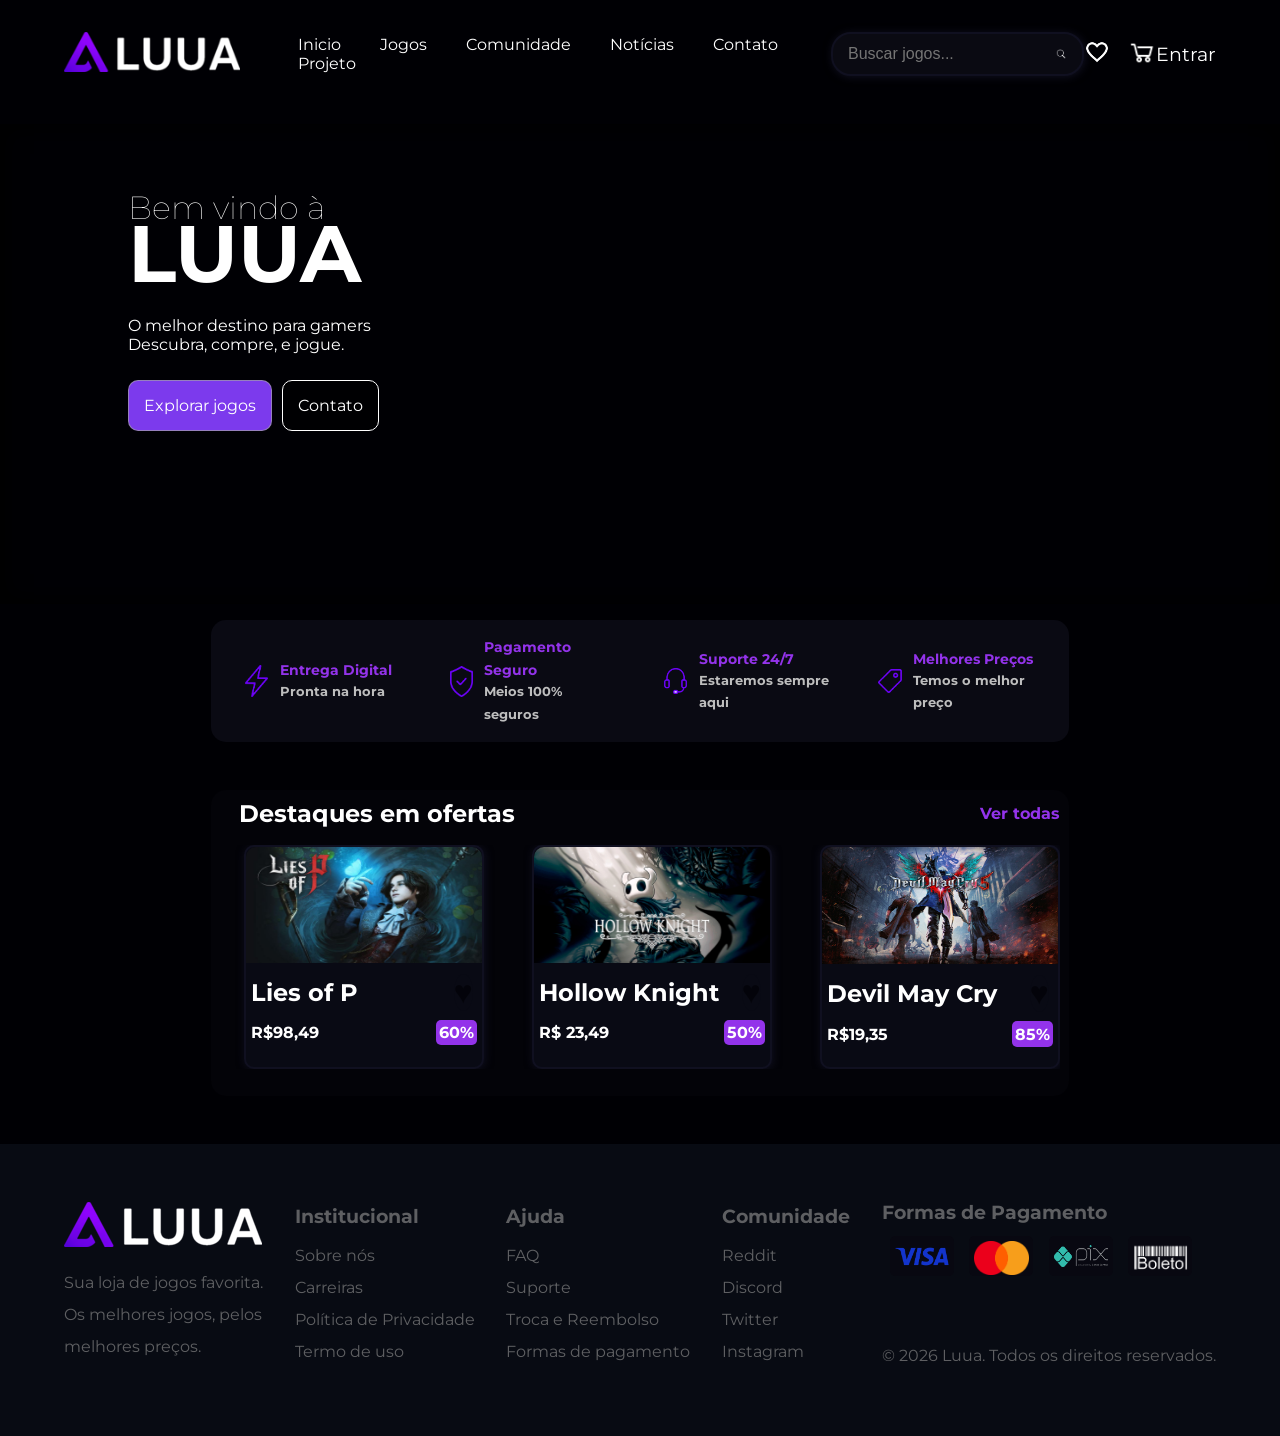
==== commit 91357644: "feat: comunity" ====
--- a/index.html
+++ b/index.html
@@ -18,7 +18,7 @@
                 <ul class="nav-links">
                     <li><a href="index.html">Inicio</a></li>
                     <li><a href="jogos.html">Jogos</a></li>
-                    <li><a href="#">Comunidade</a></li>
+                    <li><a href="https://www.reddit.com/" target="_blank">Comunidade</a></li>
                     <li><a href="noticias.html">Notícias</a></li>
                     <li><a href="contato.html">Contato</a></li>
                     <li><a href="projeto.html">Projeto</a></li>
--- a/styles/style.css
+++ b/styles/style.css
@@ -14,6 +14,10 @@
 
 * {
     box-sizing: border-box;
+}
+
+html {
+    scroll-behavior: smooth;
 }
 
 body{
@@ -197,7 +201,8 @@
     margin-top: 1em;
 
     display: flex;
-    justify-self: center;
+    margin-left: auto;
+    margin-right: auto;
     justify-content: center;
     align-items: center;
 }
@@ -259,7 +264,8 @@
     'text1 text2'
     'car car'
     ;
-    justify-self: center;
+    margin-left: auto;
+    margin-right: auto;
     align-items: center;
 }
 
@@ -520,6 +526,9 @@
     justify-content: flex-start;
     align-items: center;
 
+    margin-left: auto;
+    margin-right: auto;
+
     font-family: var(--font-nav);
     color: white;
 
@@ -529,7 +538,11 @@
 .main-jogos-start {
     display: flex;
     width: 70%;
-}
+    margin-left: auto;
+    margin-right: auto;
+}
+
+
 
 .start-text {
     align-self: flex-start;
@@ -544,6 +557,9 @@
     display: flex;
     justify-content: space-around;
     align-items: center;
+    width: 70%;
+    margin-left: auto;
+    margin-right: auto;
 }
 
 .main-jogos-center ul {
@@ -558,6 +574,8 @@
     padding: 1.6em;
     border-radius: 10px;
     line-height: 1.7em;
+    margin-left: auto;
+    margin-right: auto;
 }
 
 .jogos-filter hr {
@@ -591,6 +609,8 @@
     display: flex;
     flex-direction: column;
     justify-content: flex-start;
+    margin-left: auto;
+margin-right: auto;
 }
 
 .jogos-linha1 {
@@ -906,5 +926,467 @@
     font-family: var(--font-nav);
     text-align: justify;
     padding: 5em 5em 2em 5em;
+    margin-top: -3.3em;
     width: 80%;
+}
+
+.main-news {
+    display: flex;
+    flex-direction: column;
+    align-items: center;
+    justify-content: center;
+
+    font-family: var(--font-nav);
+    color: white;
+
+    margin: 0.5em auto 3em auto; 
+}
+
+.news-title {
+    display: flex;
+    width: 55%;
+    flex-direction: column; 
+    justify-content: center;
+    align-items: flex-start; 
+    text-align: left;
+    line-height: 0.3em;
+}
+
+.news-title .purple {
+    color: var(--cor4);
+    font-weight: bold;
+    width: 80%;
+}
+
+.news-title h1 {
+    font-size: 2.5em;
+}
+
+.news {
+    display: flex;
+    flex-direction: column;
+    justify-content: center;
+    align-items: center;
+
+    margin: 0px auto 0px auto;
+}
+
+.news-card {
+    width: 80%;
+}
+
+.news-card a {
+    background-color: #080a138e;
+    border: 2px solid #101020;
+    box-shadow: 1px 1px 8px #101020;
+    width: 80%;
+    border-radius: 10px;
+    padding: 0.9em;
+    display: flex;
+    justify-content: center;
+    align-items: center;
+
+    margin: 0px auto 1em auto;
+}
+
+.news-card-text {
+    display: flex;
+    flex-direction: column;
+    justify-content: center;
+    align-items: flex-start;
+    margin-left: 1em;
+}
+
+.news-card a {
+    text-decoration: none;
+}
+
+.news-card h1 {
+    color: white;
+    font-size: 1.5em;
+    line-height: 1em;
+}
+
+.news-card p {
+    color: gray;
+    margin: 0;
+}
+
+.news-card img {
+    width: 15em;
+    border-radius: 10px;
+    border: 3px solid #101020;
+    box-shadow: 1px 1px 8px #101020;
+}
+
+.main-contato {
+    display: flex;
+    flex-direction: column;
+    justify-content: center;
+    align-items: center;
+    width: 100%;
+    
+
+    margin: 2em auto 2em auto;
+    
+
+    color: gray;
+
+    font-family: var(--font-nav);
+}
+
+.contato-title {
+    display: flex;
+    flex-direction: column;
+    width: 90%;
+    align-items: flex-start;
+    text-align: left;
+    
+    
+    font-family: var(--font-nav);
+    color: white; 
+}
+
+.contato-title p {
+    color: gray;
+}
+
+.contato-form {
+    width: 100%;
+    margin: 0px auto 0px auto;
+}
+
+.contato-form form {
+    width: 100%;
+    margin: 0px auto 0px auto;
+    display: flex;
+    flex-direction: column;
+}
+
+.contato-txt {
+    width: 80%;
+    margin: 0px auto 2em auto;
+    
+}
+
+.contato-txt input {
+    background-color: #090C14;
+    border: 2px solid #101020;
+    box-shadow: 1px 1px 8px #101020;
+    border-radius: 8px;
+    margin-top: 0.2em;
+    padding: 1em;
+    width: 100%;
+
+    font-family: var(--font-nav);
+    font-size: 1em;
+    color: white;
+}
+
+.contato-txt label, .contato-txta label {
+    color: gray;
+    font-weight: bold;
+}
+
+.contato-txta {
+    width: 80%;
+    height: 30%;
+    margin: 0px auto 2em auto;
+}
+
+.contato-txta textarea {
+    background-color: #080C14;
+    border: 2px solid #101020;
+    box-shadow: 1px 1px 8px #101020;
+    width: 100%;
+
+    padding: 1em ;
+
+    font-family: var(--font-nav);
+    font-size: 1em;
+    color: white;
+    
+    resize: vertical;
+}
+
+.contato-submit {
+    width: 80%;
+    margin: 0px auto 2em auto;
+}
+
+.contato-submit input {
+    background-color: #10131C;
+    border: 2px solid #101020;
+    box-shadow: 1px 1px 8px #101020;
+    border: none;
+    border-radius: 10px;
+    margin-right: 0.5em;
+    padding: 1em;
+    width: 30%;
+    font-family: var(--font-nav);
+    font-size: 1.2em;
+    font-weight: bold;
+    color: white;
+}
+
+.contato-submit .roxo {
+    background-color: var(--cor3);
+}
+
+.main-projeto {
+    color: white;
+    font-family: var(--font-nav);
+    border-radius: 15px;
+    padding: 1em;
+    width: 100%;
+    margin: 2em auto 2em auto;
+
+    display: flex;
+    justify-content: center;
+    align-items: flex-start;
+}
+
+.projeto-article {
+    background-color: #070B14;
+    border: 2px solid #101020;
+    box-shadow: 1px 1px 8px #101020;
+    border-radius: 15px;
+    padding: 1em;
+    width: 50%;
+    margin-left: 3em;
+}
+
+.projeto-article p {
+    font-size: 1.3em;
+}
+
+.projeto-article hr {
+    border: none;
+    border: 1px solid #242c3f;
+}
+
+.projeto-article ul {
+    font-size: 1em;
+}
+
+.projeto-anchor {
+    display: flex;
+    flex-direction: column;
+
+    position: sticky;
+    top: 3em;
+}
+
+.projeto-anchor a {
+    text-decoration: none;
+
+    font-family: var(--font-nav);
+    color: white;
+    padding: 1em;
+
+    margin-bottom: 0.6em;
+
+    background-color: #070A15;
+    border: 2px solid #101020;
+    box-shadow: 1px 1px 8px #101020;
+    border-radius: 15px;
+}
+
+.main-login {
+    display: flex;
+    flex-direction: column;
+    justify-content: center;
+    align-items: flex-start;
+    
+    margin: 2em auto 3em auto;
+
+    font-family: var(--font-nav);
+
+    width: 80%;
+}
+
+.login-title {
+    margin-top: 2em;
+    margin-bottom: 3em;
+}
+
+.login-title h1 {
+    color: white;
+    
+}
+
+.login-title p {
+    color: gray;
+}
+
+.login-form label {
+    color: gray;
+    font-size: 1.2em;
+}
+
+.login-form form, .login-row1, .login-form {
+    width: 100%;
+}
+
+.login-text {
+    background-color: #090C14;
+    border: 2px solid #101020;
+    box-shadow: 1px 1px 8px #101020;
+    border-radius: 8px;
+
+    color: white;
+
+    padding: 1em;
+    
+    margin-bottom: 1.5em;
+
+    width: 100%;
+}
+
+.login-row3 {
+    display: flex;
+    justify-content: space-around;
+    align-items: center;
+
+    width: 100%;
+}
+
+.login-row3 div {
+    width: 100%;
+}
+
+.login-row3 div input {
+    width: 99%;
+}
+
+.login-row4 {
+    display: flex;
+}
+
+.login-row4 div {
+    width: 100%;
+}
+
+.login-row4 div input {
+    width: 99%;
+}
+
+.login-row5 {
+    display: flex;
+    justify-content: space-between;
+    align-items: center;
+
+    width: 100%;
+}
+
+.login-row5 div {
+    display: flex;
+    flex-direction: column;
+    width: 100%;
+}
+
+.login-date {
+    background-color: #090C14;
+    border: 2px solid #101020;
+    box-shadow: 1px 1px 8px #101020;
+    border-radius: 8px;
+    padding: 1em;
+    color: gray;
+    
+
+    width: 50%;
+}
+
+.ayuda {
+    margin-top: -1.2em;
+}
+
+.login-text .cpf {
+    width: 50%;
+}
+
+.login-row6 {
+    display: flex;
+    justify-content: space-around;
+    align-items: center;
+
+    width: 100%;
+}
+
+.login-row6 div {
+    width: 100%;
+}
+
+.login-row6 div input {
+    width: 99%;
+}
+
+.sex-radio {
+    display: flex;
+    justify-content: flex-start;
+}
+
+
+.sex-radio label {
+    margin-left: -6em;
+}
+
+.login-select {
+    background-color: #090C14;
+    border: 2px solid #101020;
+    box-shadow: 1px 1px 8px #101020;
+    border-radius: 8px;
+    padding: 1em;
+    color: gray;
+
+    width: 99%;
+    
+}
+
+
+
+.contato-txta {
+    width: 80%;
+    height: 30%;
+    margin: 0px auto 2em auto;
+}
+
+.login-txta textarea {
+    background-color: #080C14;
+    border: 2px solid #101020;
+    box-shadow: 1px 1px 8px #101020;
+    width: 100%;
+
+    padding: 1em ;
+
+    font-family: var(--font-nav);
+    font-size: 1em;
+    color: white;
+    
+    resize: vertical;
+}
+
+.login-terms a {
+    text-decoration: none;
+    color: var(--cor4);
+}
+
+.login-submit input {
+    background-color: #10131C;
+    border: 2px solid #101020;
+    box-shadow: 1px 1px 8px #101020;
+    border: none;
+    border-radius: 10px;
+    margin-right: 0.5em;
+    margin-top: 1em;
+    padding: 1em;
+    width: 25%;
+    font-family: var(--font-nav);
+    font-size: 1.2em;
+    font-weight: bold;
+    color: white;
+}
+
+.login-submit .roxo {
+    background-color: var(--cor3);
 }
